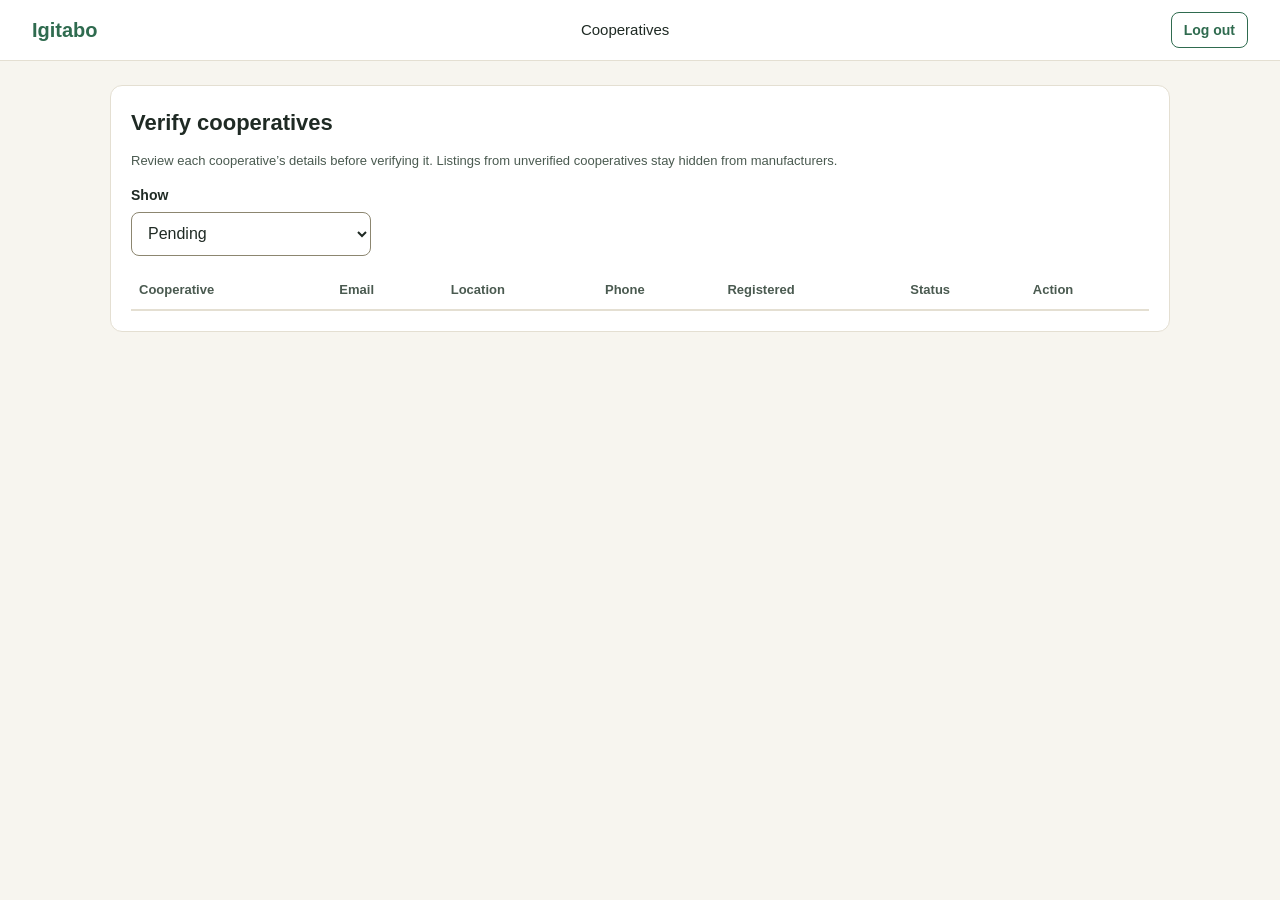
==== frontend/admin.html @ ad86a9f8 "feat: create admin.html for cooperative verification interface" ====
<!doctype html>
<html lang="en">
<head>
  <meta charset="utf-8">
  <meta name="viewport" content="width=device-width, initial-scale=1">
  <title>Igitabo: administrator</title>
  <link rel="stylesheet" href="styles/index.css">
</head>
<body>
  <header class="nav">
    <strong class="brand">Igitabo</strong>
    <nav aria-label="Sections"><a href="#cooperatives">Cooperatives</a></nav>
    <div class="who"><span data-user></span><button class="btn btn-outline btn-small" data-logout type="button">Log out</button></div>
  </header>
  <main>
    <section class="card" id="cooperatives">
      <h2>Verify cooperatives</h2>
      <p class="note">Review each cooperative’s details before verifying it. Listings from unverified cooperatives stay hidden from manufacturers.</p>
      <div class="field" style="max-width:240px"><label for="filter">Show</label>
        <select id="filter"><option value="pending">Pending</option><option value="verified">Verified</option><option value="all">All</option></select></div>
      <div class="table-wrap">
        <table>
          <thead><tr><th>Cooperative</th><th>Email</th><th>Location</th><th>Phone</th><th>Registered</th><th>Status</th><th>Action</th></tr></thead>
          <tbody id="rows"></tbody>
        </table>
        <p class="empty" id="empty" hidden>No cooperatives to show.</p>
      </div>
    </section>
  </main>
  <div id="toast" class="toast" role="status" aria-live="polite"></div>
  <script src="scripts/common.js"></script>
  <script src="scripts/admin.js"></script>
</body>
---- frontend/styles/index.css ----
:root{--bg:#f7f5ef;--card:#fff;--text:#1f2a24;--muted:#4a5a50;--line:#e4dfd2;--green:#2f6b4f;--green-dark:#25563f;--red:#8a2f20}

*{box-sizing:border-box}

body{margin:0;font-family:"Segoe UI","Helvetica Neue",Arial,sans-serif;color:var(--text);background:var(--bg);line-height:1.5}

h1{font-size:32px;line-height:1.15;margin:0 0 8px}h2{font-size:22px;margin:0 0 12px}h3{font-size:18px;margin:0 0 12px}

a{color:var(--green)}.muted{color:var(--muted)}.error{color:var(--red);min-height:1.5em;margin:10px 0 0}

:focus-visible{outline:3px solid #1b5e9e;outline-offset:2px}

.nav{display:flex;flex-wrap:wrap;gap:8px 20px;align-items:center;justify-content:space-between;padding:12px 32px;background:var(--card);border-bottom:1px solid var(--line)}

.brand{font-size:20px;color:var(--green)}.nav nav,.nav .who{display:flex;flex-wrap:wrap;gap:6px 18px;align-items:center}

.nav nav a{color:var(--text);text-decoration:none;font-size:15px}.nav nav a:hover{text-decoration:underline}

main{max-width:1100px;margin:0 auto;padding:24px 20px 48px}

.card{background:var(--card);border:1px solid var(--line);border-radius:12px;padding:20px;margin-bottom:20px}

.btn{display:inline-flex;align-items:center;justify-content:center;min-height:44px;padding:0 20px;border:1px solid var(--green);border-radius:8px;background:var(--green);color:#fff;font-size:15px;font-weight:600;cursor:pointer}

.btn:hover{background:var(--green-dark)}.btn:disabled{opacity:.5;cursor:not-allowed}

.btn-outline{background:#fff;color:var(--green)}.btn-outline:hover{background:#eef5f0}

.btn-danger{background:#fff;color:var(--red);border-color:var(--red)}.btn-danger:hover{background:#fbeeea}

.btn-small{min-height:36px;padding:0 12px;font-size:14px}.btn-wide{width:100%}

label{display:block;margin-bottom:6px;font-size:14px;font-weight:600}

input,select,textarea{display:block;width:100%;min-height:44px;padding:8px 12px;border:1px solid #8c8670;border-radius:8px;font:inherit;background:#fff;color:var(--text)}

.field{margin-bottom:14px}.note{font-size:13px;color:var(--muted);margin:0 0 14px}

.grid-form{display:grid;grid-template-columns:repeat(auto-fit,minmax(190px,1fr));gap:14px;align-items:end}

.chip{display:inline-block;padding:3px 10px;border-radius:999px;font-size:13px;font-weight:600;white-space:nowrap}

.ok{background:#dff0e6;color:#1d5a3a}.warn{background:#fbecd0;color:#7a4e0a}.bad{background:#f7dcd6;color:var(--red)}.muted.chip{background:#e8e8e2;color:#33443a}

.table-wrap{overflow-x:auto}table{width:100%;border-collapse:collapse;font-size:15px}

th{text-align:left;padding:10px 8px;border-bottom:2px solid var(--line);font-size:13px;color:var(--muted)}td{padding:10px 8px;border-bottom:1px solid var(--line);vertical-align:middle}

.actions{display:flex;gap:6px;flex-wrap:wrap}

.split{display:flex;flex-wrap:wrap;gap:24px;align-items:flex-start}.split>.table-wrap{flex:2 1 520px}.split>form{flex:1 1 280px}

.cards{display:grid;grid-template-columns:repeat(auto-fill,minmax(280px,1fr));gap:16px;margin-top:16px}

.item{border:1px solid var(--line);border-radius:12px;padding:16px;background:#fff}

.item .top{display:flex;justify-content:space-between;align-items:center;gap:8px;margin-bottom:6px}.item .top b{font-size:17px}


.item p{margin:0 0 10px;color:var(--muted);font-size:15px}.item .foot{display:flex;justify-content:space-between;align-items:center;gap:8px}

.reasons{margin:0 0 12px;padding-left:18px;font-size:14px;color:var(--muted)}

.landing{display:flex;flex-wrap:wrap;gap:48px;align-items:center;padding-top:48px}.hero{flex:1 1 380px}.hero h1{font-size:42px}.hero p{font-size:18px}

.hero ul{line-height:1.9;padding-left:20px}.auth{flex:1 1 340px;max-width:430px}.tabs{display:flex;gap:8px;margin-bottom:20px}.tabs .btn{flex:1}

dialog{border:1px solid var(--line);border-radius:12px;padding:20px;width:calc(100% - 32px);max-width:420px}dialog::backdrop{background:rgba(0,0,0,.4)}

.toast{position:fixed;left:50%;bottom:24px;transform:translateX(-50%);padding:12px 18px;border-radius:8px;background:#1f2a24;color:#fff;opacity:0;pointer-events:none;transition:opacity .2s;max-width:90vw;z-index:10}
.toast.show{opacity:1}.toast.bad{background:var(--red)}.empty{color:var(--muted);padding:12px 0}
@media (max-width:600px){.nav{padding:12px 16px}.hero h1{font-size:32px}h1{font-size:26px}}
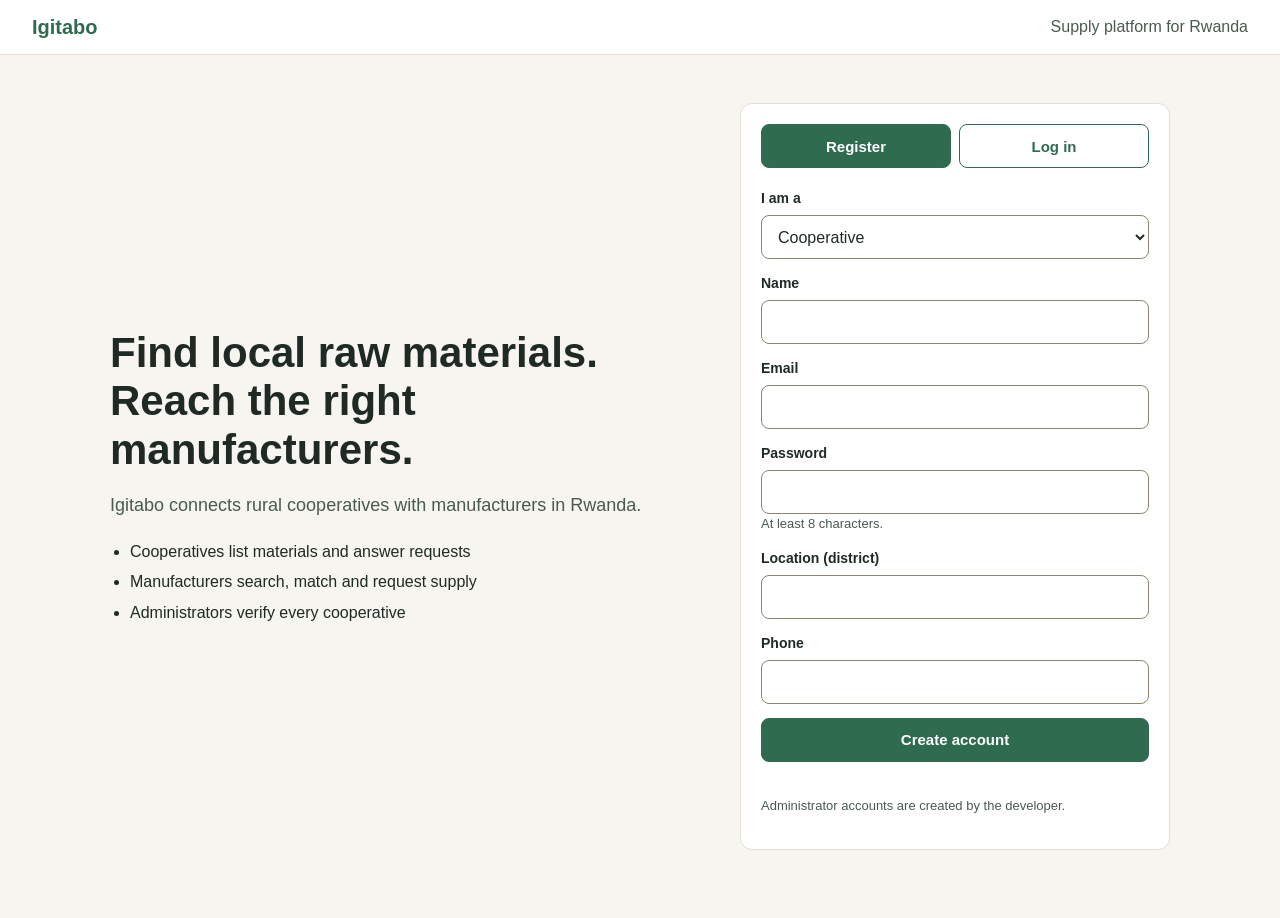
==== commit 3482643e: "Fix database import, JS typos, script loading; move to Render" ====
--- a/frontend/admin.html
+++ b/frontend/admin.html
@@ -30,4 +30,5 @@
   <div id="toast" class="toast" role="status" aria-live="polite"></div>
   <script src="scripts/common.js"></script>
   <script src="scripts/admin.js"></script>
-</body>+</body>
+</html>
